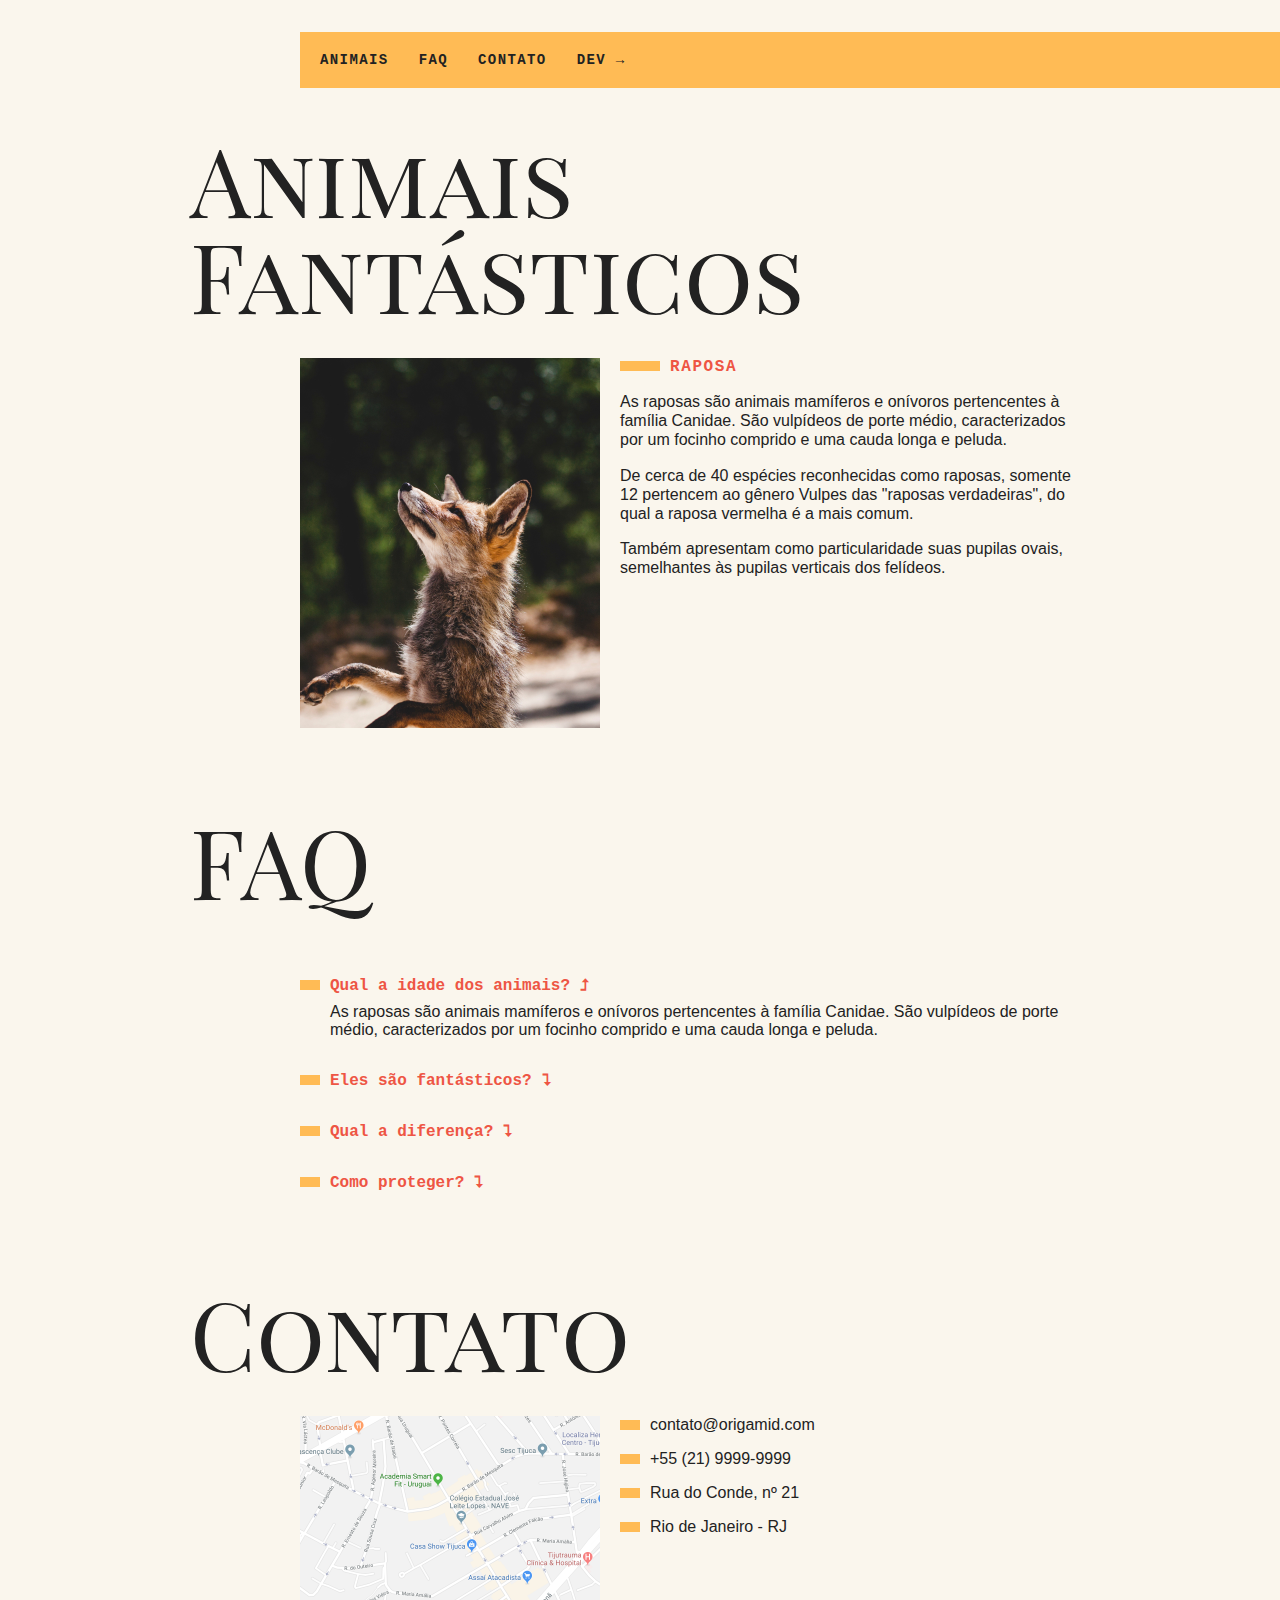
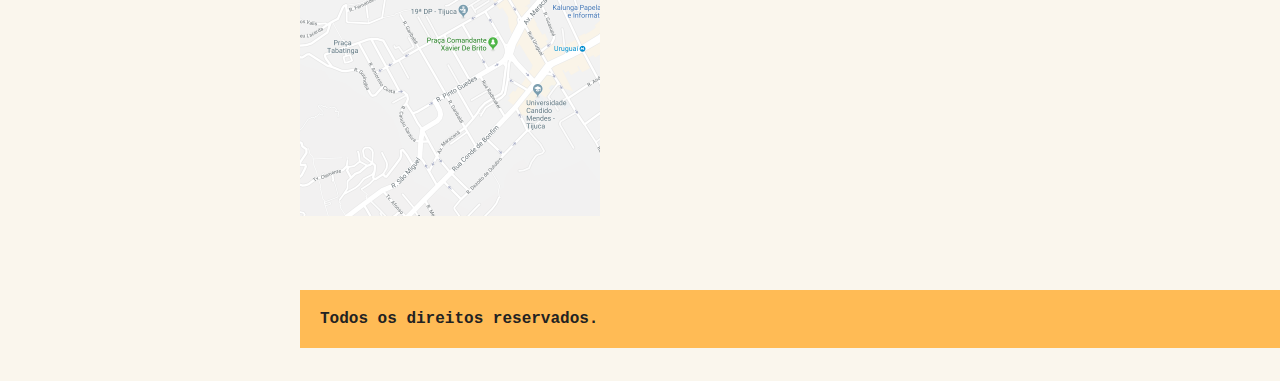
==== animais fantasticos/index.html @ 8e140590 "update" ====
<!DOCTYPE html>
<html>

<head>
  <script>document.documentElement.className += ' js'</script>
  <meta charset="utf-8" />
  <meta http-equiv="X-UA-Compatible" content="IE=edge">
  <title>Animais Fantásticos</title>
  <meta name="viewport" content="width=device-width, initial-scale=1">
  <link href="https://fonts.googleapis.com/css?family=Playfair+Display+SC" rel="stylesheet">
  <link rel="stylesheet" type="text/css" href="css/style.css" />
</head>

<body>
  <nav class="menu js-menu">
    <ul>
      <li><a href="#animais">Animais</a></li>
      <li><a href="#faq">Faq</a></li>
      <li><a href="#contato">Contato</a></li>
      <li><a href="https://www.origamid.com/">Dev →</a></li>
    </ul>
  </nav>
  <section class="grid-section animais" id="animais">
    <h1 class="titulo">Animais Fantásticos</h1>
    <ul class="animais-lista js-tabmenu">
      <li>
        <img src="img/imagem1.jpg" alt="imagem1">
      </li>
      <li>
        <img src="img/imagem2.jpg">
      </li>
      <li>
        <img src="img/imagem3.jpg">
      </li>
      <li>
        <img src="img/imagem4.jpg">
      </li>
      <li>
        <img src="img/imagem5.jpg">
      </li>
      <li>
        <img src="img/imagem6.jpg">
      </li>
    </ul>
    <div class="animais-descricao js-content">
      <section>
        <h2>Raposa</h2>
        <p>As raposas são animais mamíferos e onívoros pertencentes à família Canidae. São vulpídeos de porte médio,
          caracterizados
          por um focinho comprido e uma cauda longa e peluda.</p>
        <p>De cerca de 40 espécies reconhecidas como raposas, somente 12 pertencem ao gênero Vulpes das "raposas
          verdadeiras", do
          qual a raposa vermelha é a mais comum.</p>
        <p>Também apresentam como particularidade suas pupilas ovais, semelhantes às pupilas verticais dos felídeos.</p>
      </section>

      <section>
        <h2>Esquilo</h2>
        <p>As raposas são animais mamíferos e onívoros pertencentes à família Canidae. São vulpídeos de porte médio,
          caracterizados
          por um focinho comprido e uma cauda longa e peluda.</p>
        <p>Também apresentam como particularidade suas pupilas ovais, semelhantes às pupilas verticais dos felídeos.</p>
        <p>De cerca de 40 espécies reconhecidas como raposas, somente 12 pertencem ao gênero Vulpes das "raposas
          verdadeiras", do
          qual a raposa vermelha é a mais comum.</p>
      </section>

      <section>
        <h2>Urso</h2>
        <p>As raposas são animais mamíferos e onívoros pertencentes à família Canidae. São vulpídeos de porte médio,
          caracterizados
          por um focinho comprido e uma cauda longa e peluda.</p>
        <p>Também apresentam como particularidade suas pupilas ovais, semelhantes às pupilas verticais dos felídeos.</p>
      </section>
      <section>
        <h2>Lobo</h2>
        <p>Também apresentam como particularidade suas pupilas ovais, semelhantes às pupilas verticais dos felídeos.</p>
        <p>De cerca de 40 espécies reconhecidas como raposas, somente 12 pertencem ao gênero Vulpes das "raposas
          verdadeiras", do
          qual a raposa vermelha é a mais comum.</p>
        <p>Também apresentam como particularidade suas pupilas ovais, semelhantes às pupilas verticais dos felídeos.</p>
      </section>
      <section>
        <h2>Macaco</h2>
        <p>As raposas são animais mamíferos e onívoros pertencentes à família Canidae. São vulpídeos e peluda.</p>
        <p>Também apresentam como particularidade suas pupilas ovais, semelhantes às pupilas verticais dos felídeos.</p>
        <p>De cerca de 40 espécies reconhecidas como raposas, somente 12 pertencem ao gênero Vulpes das "raposas
          verdadeiras", do
          qual a raposa vermelha é a mais comum.</p>
        <p>Também apresentam como particularidade suas pupilas ovais, semelhantes às pupilas verticais dos felídeos.</p>
      </section>
      <section>
        <h2>Leão</h2>

        <p>Também apresentam como particularidade suas pupilas ovais, semelhantes às pupilas verticais dos felídeos.</p>
        <p>De cerca de 40 espécies reconhecidas como raposas, somente 12 pertencem ao gênero Vulpes das "raposas
          verdadeiras", do
          qual a raposa vermelha é a mais comum.</p>

      </section>
    </div>
  </section>

  <section class="grid-section faq" id="faq">
    <h1 class="titulo">FAQ</h1>
    <dl class="faq-lista js-accordion">
      <dt>Qual a idade dos animais?</dt>
      <dd>As raposas são animais mamíferos e onívoros pertencentes à família Canidae. São vulpídeos de porte médio,
        caracterizados por um focinho comprido e uma cauda longa e peluda.</dd>
      <dt>Eles são fantásticos?</dt>
      <dd>Também apresentam como particularidade suas pupilas ovais, semelhantes às pupilas verticais dos felídeos.</dd>
      <dt>Qual a diferença?</dt>
      <dd>As raposas são animais mamíferos e onívoros pertencentes à família Canidae. São vulpídeos de porte médio,
        caracterizados por um focinho comprido e uma cauda longa e peluda.</dd>
      <dt>Como proteger?</dt>
      <dd>Também apresentam como particularidade suas pupilas ovais, semelhantes às pupilas verticais dos felídeos.</dd>
    </dl>
  </section>

  <section class="grid-section contato" id="contato">
    <h1 class="titulo">Contato</h1>
    <div class="mapa">
      <img src="img/mapa.png">
    </div>
    <ul class="dados">
      <li>contato@origamid.com</li>
      <li>+55 (21) 9999-9999</li>
      <li>Rua do Conde, nº 21</li>
      <li>Rio de Janeiro - RJ</li>
    </ul>
  </section>

  <footer class="copy">
    <p>Todos os direitos reservados.</p>
  </footer>

  <!-- <script src="script.js"></script>   -->
  <!-- <script src="claaseatributos.js"></script>   -->
  <!-- <script src="eventos.js"></script>   -->
  <script src="main.js"></script>
</body>

</html>
---- animais fantasticos/css/style.css ----
body,
h1,
h2,
ul,
li,
p,
dd,
dt,
dl {
  margin: 0px;
  padding: 0px;
}

img {
  display: block;
  max-width: 100%;
}

ul {
  list-style: none;
}

body {
  background: #faf6ed;
  color: #222;
  -webkit-font-smoothing: antialiased;
  display: grid;
  grid-template-columns: 1fr 120px minmax(300px, 800px) 1fr;
}

.menu {
  grid-column: 3 / 5;
  margin-top: 2rem;
  margin-bottom: 2rem;
  background: #fb5;
}

.menu ul {
  display: flex;
  flex-wrap: wrap;
  padding: 10px;
}

.menu li a {
  display: block;
  padding: 10px;
  margin-right: 10px;
  color: #222;
  text-decoration: none;
  font-family: "IBM Plex Mono", monospace;
  font-weight: bold;
  text-transform: uppercase;
  font-size: 0.875rem;
  letter-spacing: 0.1em;
}

.grid-section {
  grid-column: 2 / 4;
  width: 100%;
  box-sizing: border-box;
  padding: 10px;
  display: grid;
  grid-template-columns: 90px 300px 1fr;
  grid-gap: 20px;
  margin-bottom: 4rem;
}

.titulo {
  font-family: "Playfair Display SC", georgia;
  font-size: 6rem;
  line-height: 1;
  font-weight: 400;
  margin-bottom: 1rem;
  grid-column: 1 / 4;
}

.animais h2 {
  font-family: "IBM Plex Mono", monospace;
  font-size: 1rem;
  text-transform: uppercase;
  letter-spacing: 0.1em;
  margin-bottom: 1rem;
  color: #e54;
}

.animais h2::before {
  content: "";
  display: inline-block;
  width: 40px;
  height: 10px;
  margin-right: 10px;
  background: #fb5;
}

.animais p {
  font-family: Helvetica, Arial;
  line-height: 1.2;
  margin-bottom: 1rem;
}

.animais-lista {
  height: 370px;
  overflow-y: scroll;
  grid-column: 2;
  cursor: pointer;
}
.animais-lista li{
  cursor: pointer;
}

.animais-lista::-webkit-scrollbar {
  width: 18px;
}

.animais-lista::-webkit-scrollbar-thumb {
  background: #fb5;
  border-left: 4px solid #faf6ed;
  border-right: 4px solid #faf6ed;
}

.animais-lista::-webkit-scrollbar-track {
  background: #faf6ed;
}

.animais-descricao {
  grid-column: 3;
}

.animais-descricao section {
  margin-bottom: 3rem;
}

.faq-lista {
  grid-column: 2 / 4;
}

.faq-lista dt {
  font-family: "IBM Plex Mono", monospace;
  font-weight: bold;
  margin-top: 2rem;
  margin-bottom: 0.5rem;
  color: #e54;
}

.faq-lista dt::before {
  content: "";
  display: inline-block;
  width: 20px;
  height: 10px;
  margin-right: 10px;
  background: #fb5;
}

.faq-lista dd {
  font-family: Helvetica, Arial;
  margin-bottom: 0.5rem;
  margin-left: 30px;
}

.mapa {
  grid-column: 2;
}

.dados {
  grid-column: 3;
}

.dados li {
  margin-bottom: 1rem;
  font-family: Helvetica, Arial;
}

.dados li::before {
  content: "";
  display: inline-block;
  width: 20px;
  height: 10px;
  margin-right: 10px;
  background: #fb5;
}

.copy {
  grid-column: 3/5;
  margin-bottom: 2rem;
  background: #fb5;
}

.copy p {
  padding: 20px;
  font-family: "IBM Plex Mono", monospace;
  font-weight: bold;
}

@media (max-width: 700px) {
  body {
    grid-template-columns: 1fr;
  }
  .menu,
  .grid-section,
  .copy {
    grid-column: 1;
  }
  .grid-section {
    grid-template-columns: 100px 1fr;
    grid-gap: 10px;
  }
  .animais-lista {
    grid-column: 1;
  }
  .faq-lista,
  .dados,
  .mapa {
    grid-column: 1 / 3;
  }
  .grid-section h1 {
    font-size: 3rem;
  }
  .menu {
    margin-top: 0px;
  }
  .copy {
    margin-bottom: 0px;
  }
}

/* Scripsts */
.js .js-content section {
  display: none;
}
.js .js-content section.ativo {
  display: block !important;
  animation: show .5s forwards;
}

/* animações */
@keyframes show {
  from {
    opacity: 0;
    transform: translate3d(-30px, 0px, 0);
  }
  to {
    opacity: 1;
    transform: translate3d(0, 0, 0);
  }
}

/* Accordion */
.js-accordion dt::after{
  content: '⮧';
  margin-left: 10px;
}
.js-accordion dt.ativo::after{
  content: '⮥';
}

.js .js-accordion dd{
  display: none;
}
.js .js-accordion dd.ativo{
  display: block;
  animation: slideDown .5s forwards;
}

@keyframes slideDown{
  from{
    opacity: 0;
    transform: translate3d(0, -px, 0);
  }to{
    opacity: 1;
    transform: translate3d(0, 0, 0);
  }
}
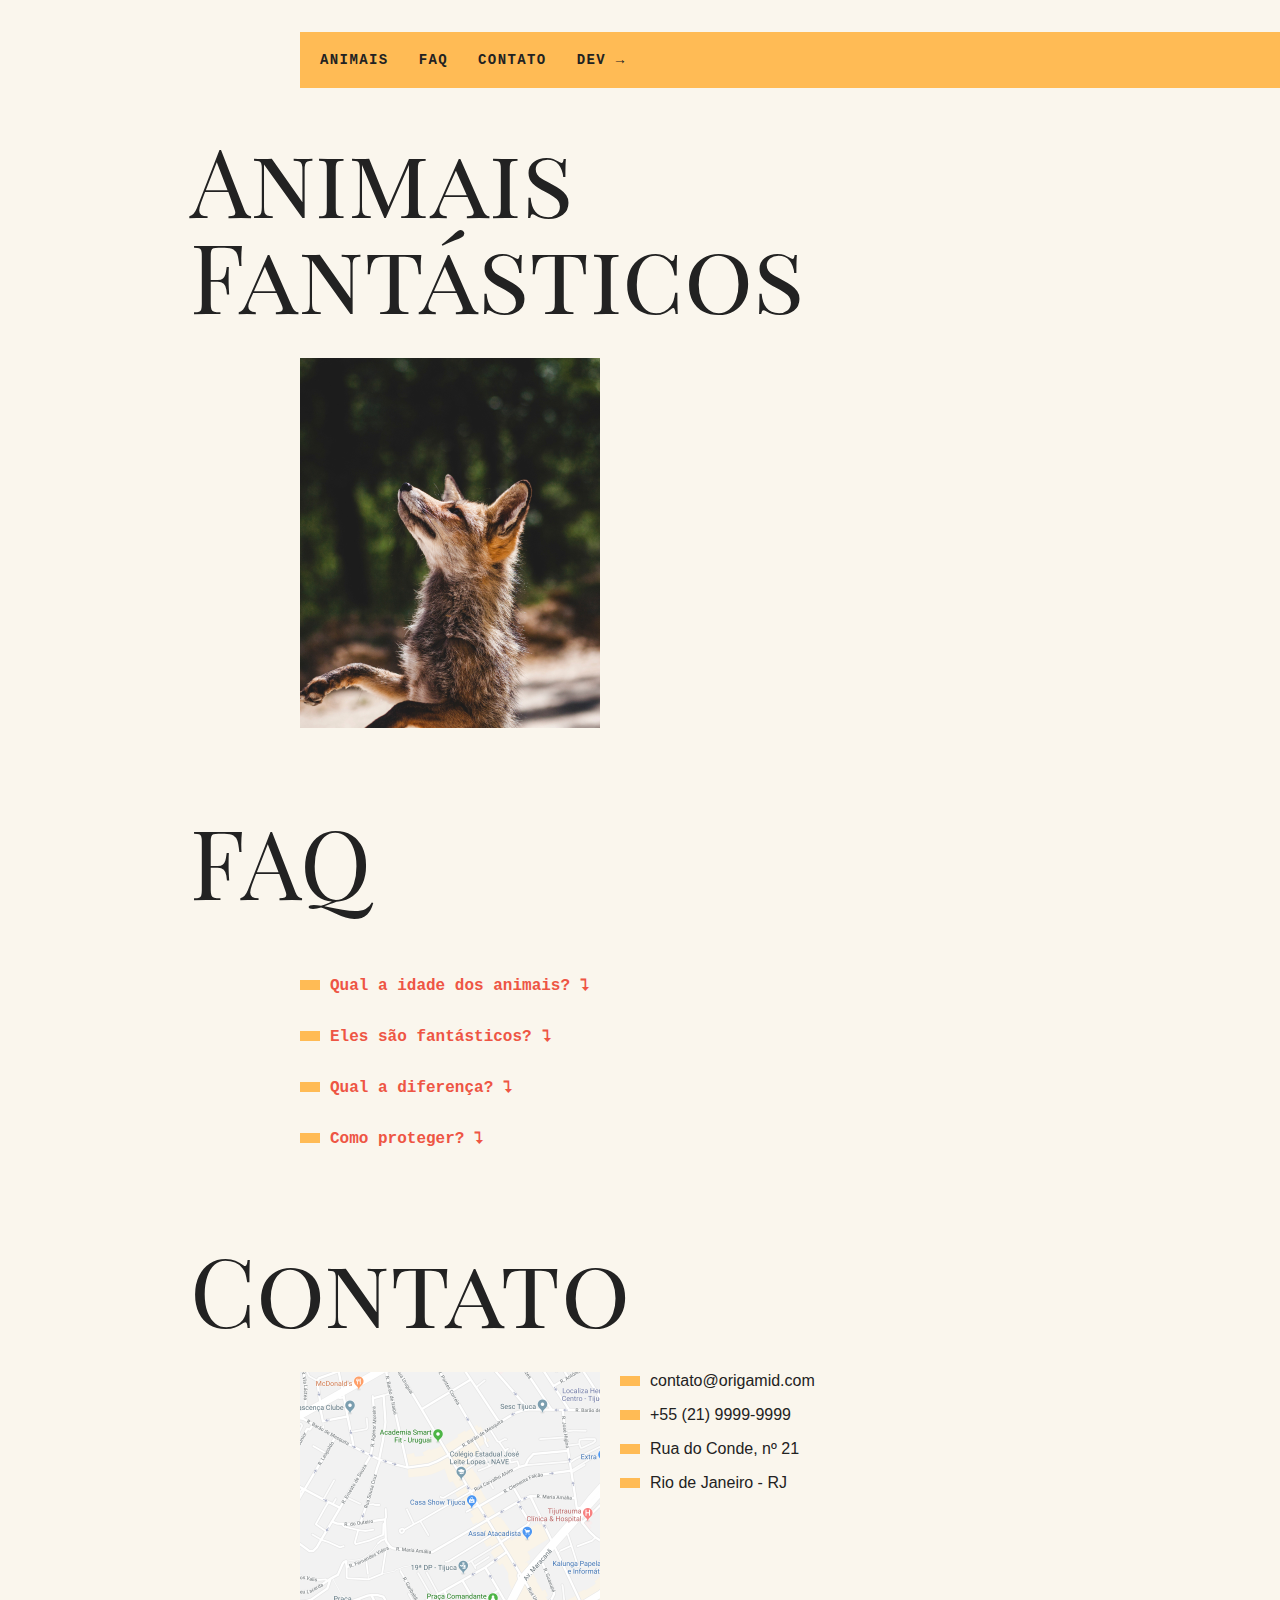
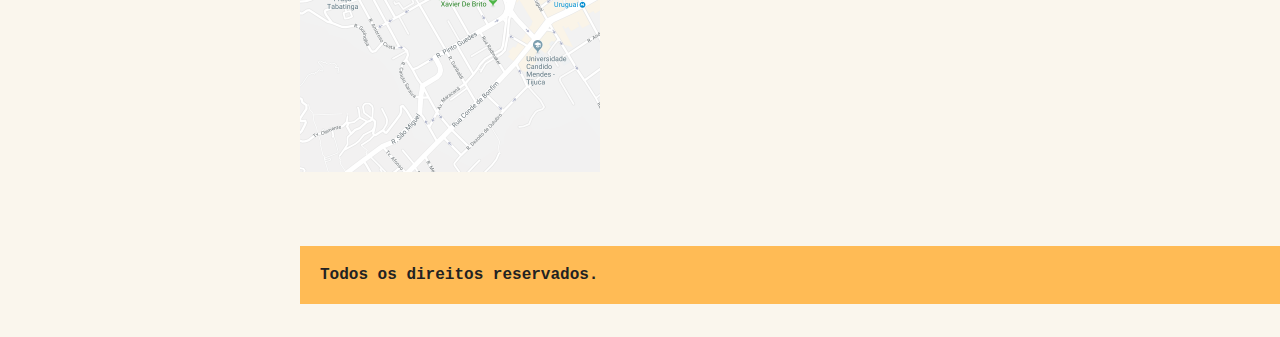
==== commit d00a0819: "Update" ====
--- a/animais fantasticos/index.html
+++ b/animais fantasticos/index.html
@@ -137,7 +137,8 @@
   <!-- <script src="script.js"></script>   -->
   <!-- <script src="claaseatributos.js"></script>   -->
   <!-- <script src="eventos.js"></script>   -->
-  <script src="main.js"></script>
+  <script src="constructor-function.js"></script>
+  <!-- <script src="main.js"></script> -->
 </body>
 
 </html>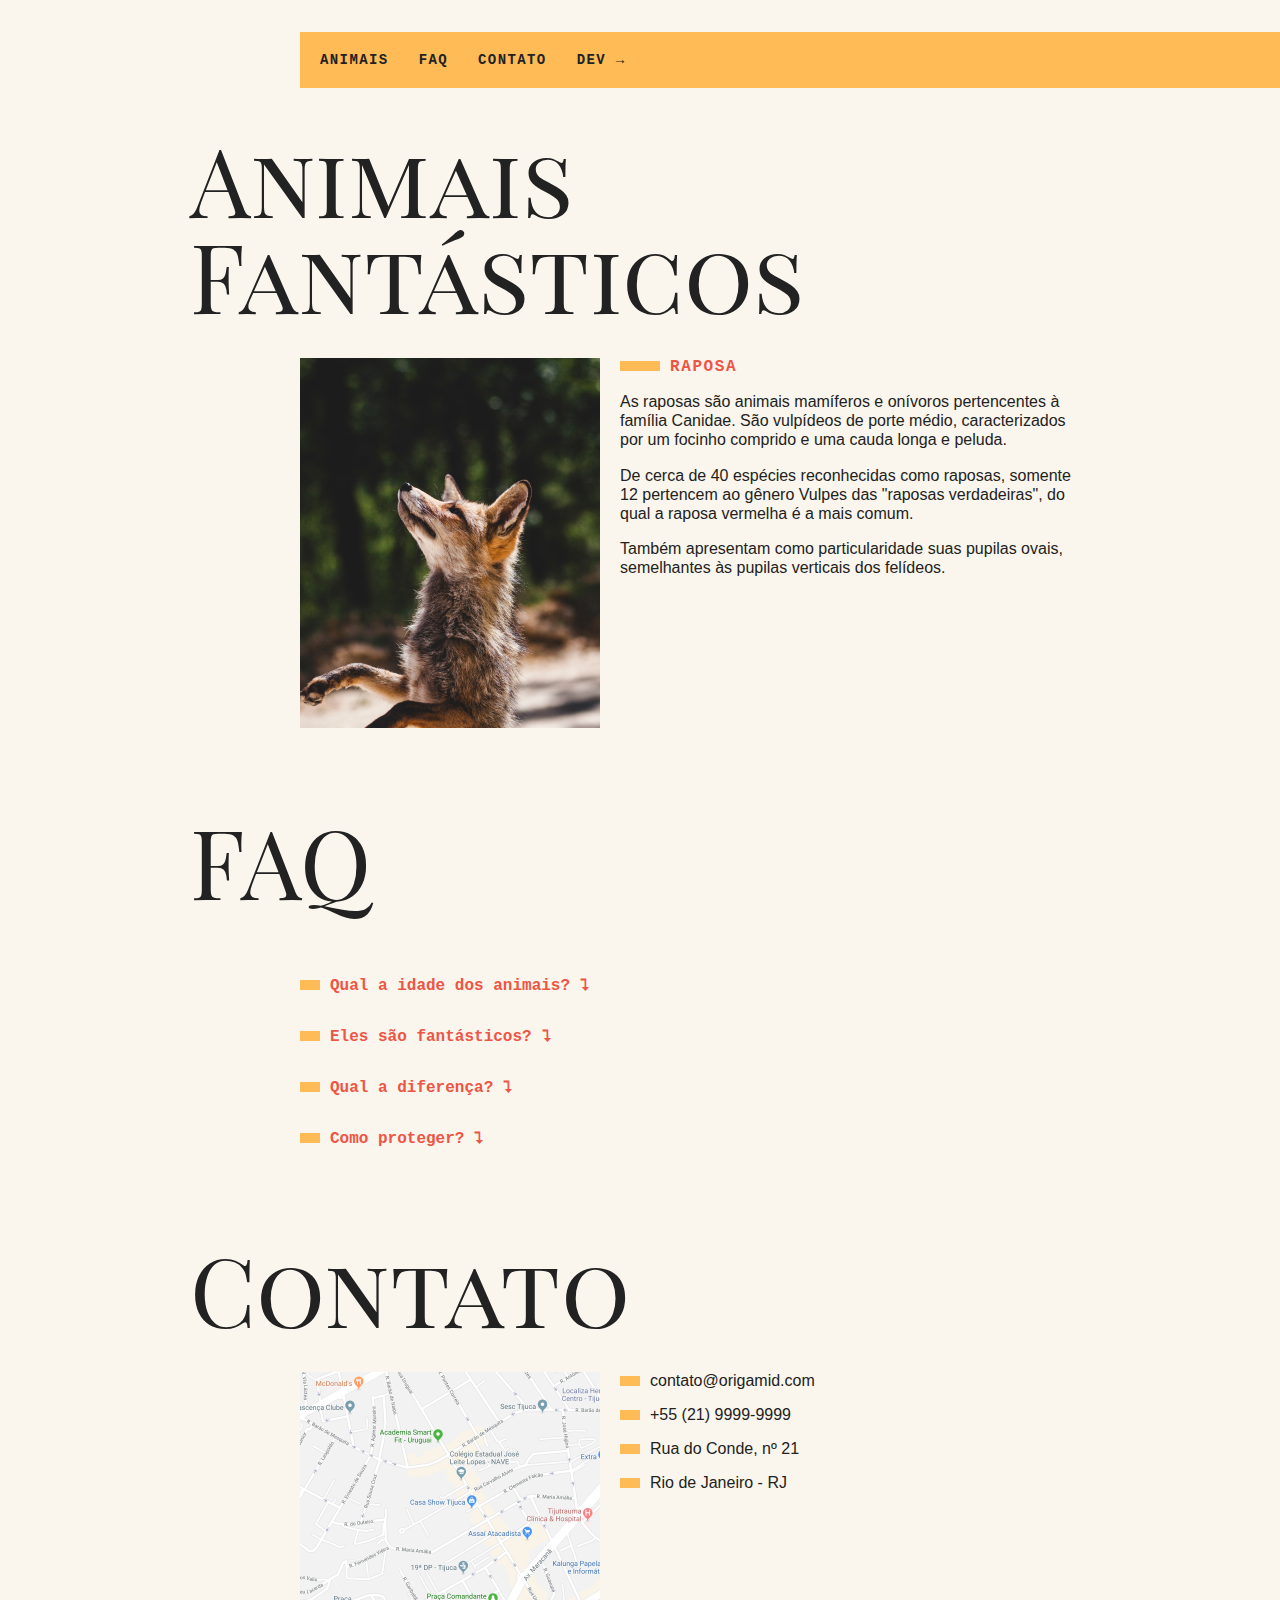
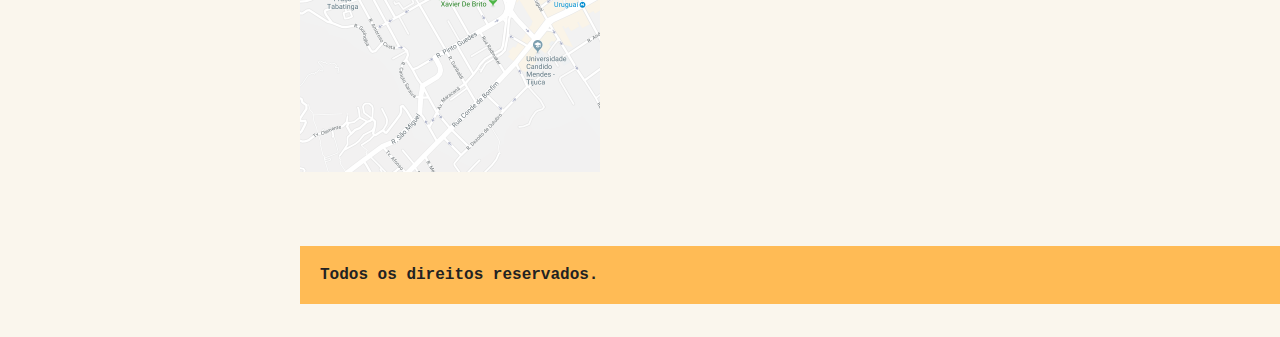
==== commit 4781ae24: "Update" ====
--- a/animais fantasticos/index.html
+++ b/animais fantasticos/index.html
@@ -137,8 +137,9 @@
   <!-- <script src="script.js"></script>   -->
   <!-- <script src="claaseatributos.js"></script>   -->
   <!-- <script src="eventos.js"></script>   -->
-  <script src="constructor-function.js"></script>
+  <!-- <script src="constructor-function.js"></script> -->
   <!-- <script src="main.js"></script> -->
+  <script src="main copy.js"></script>
 </body>
 
 </html>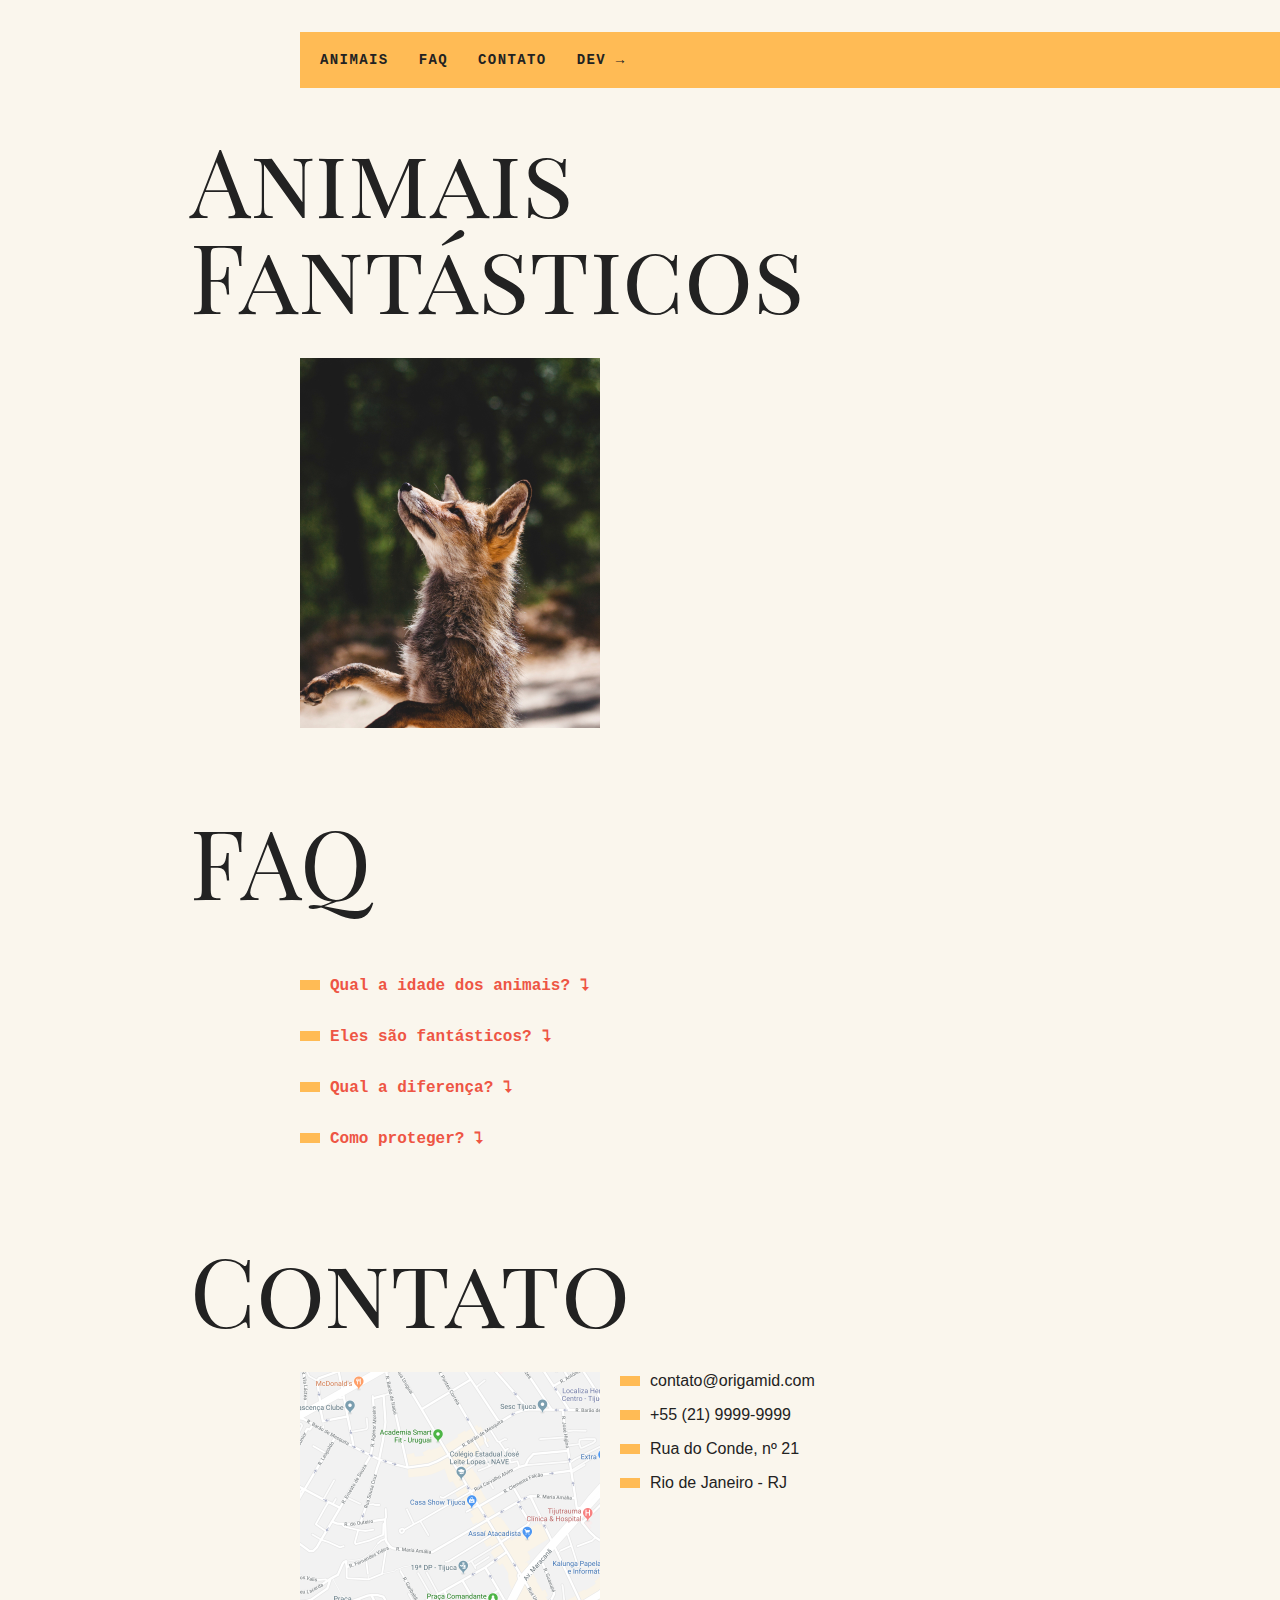
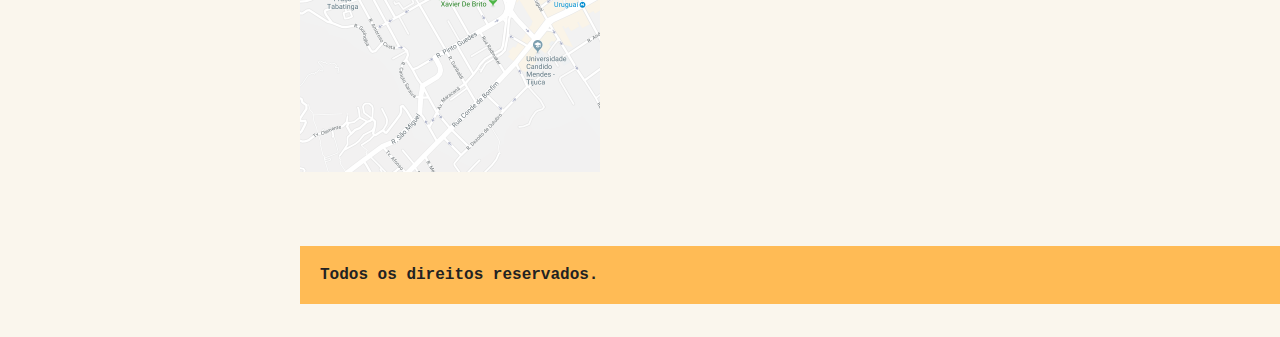
==== commit a0abea0d: "update" ====
--- a/animais fantasticos/index.html
+++ b/animais fantasticos/index.html
@@ -139,7 +139,8 @@
   <!-- <script src="eventos.js"></script>   -->
   <!-- <script src="constructor-function.js"></script> -->
   <!-- <script src="main.js"></script> -->
-  <script src="main copy.js"></script>
+  <!-- <script src="main copy.js"></script> -->
+  <script src="prototype.js"></script>
 </body>
 
 </html>